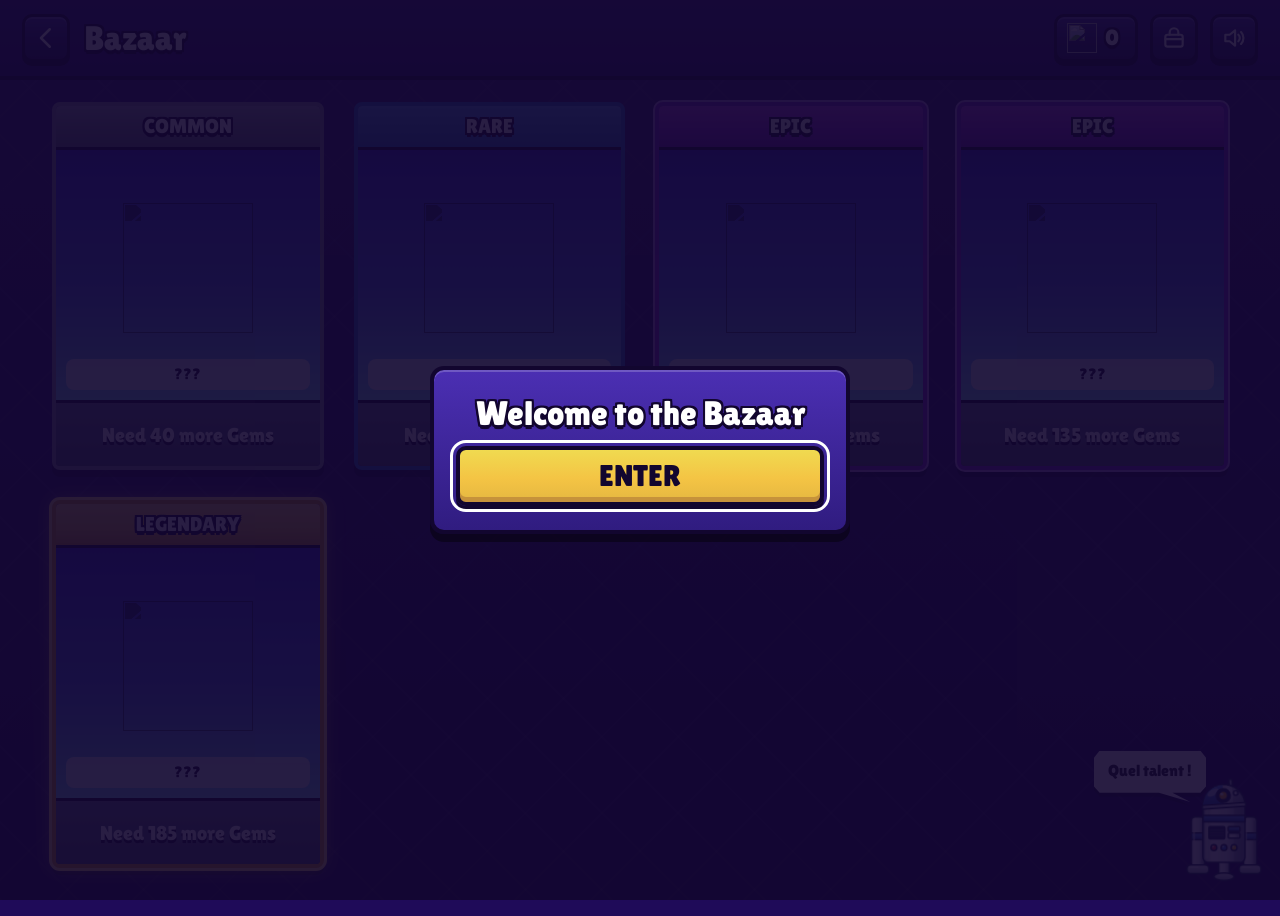
==== bazaar.html @ 93feec1a "Add files via upload" ====
<!doctype html>
<html lang="en">
<head>
<meta charset="utf-8">
<meta name="viewport" content="width=device-width, initial-scale=1, viewport-fit=cover">
<title>Bazaar</title>
<link href="https://fonts.googleapis.com/css2?family=Lilita+One&display=swap" rel="stylesheet">
<link rel="stylesheet" href="common.css">
<style>
/* Bazaar layout. Items, prices, music and texts are all in config.js */
html,body{min-height:100%;background:#1F0B59;color:#fff}
body{margin:0;overflow-x:hidden}
#bg{position:fixed;inset:0;z-index:0;background-size:cover;background-position:center;
  background-image:repeating-linear-gradient(45deg,rgba(255,255,255,.04) 0 2px,transparent 2px 54px),repeating-linear-gradient(-45deg,rgba(255,255,255,.04) 0 2px,transparent 2px 54px),linear-gradient(#341D7E,#2C176E 45%,#1F0B59)}
.page{position:relative;z-index:1;min-height:100vh;display:flex;flex-direction:column;--st:#12062F}
.bar{position:sticky;top:0;z-index:5;display:flex;align-items:center;gap:14px;padding:14px 22px;padding-top:max(14px,env(safe-area-inset-top));
  background:linear-gradient(#3A2088,#2C1572);border-bottom:4px solid #12062F}
.dp{background:linear-gradient(#4A3AA8,#33227D 50%,#26185E);border:3px solid #12062F;border-radius:10px;box-shadow:inset 0 2px 0 rgba(255,255,255,.2),0 4px 0 #12062F}
.sq{width:48px;height:48px;display:flex;align-items:center;justify-content:center;flex:none}
.sq .ico{width:26px;height:26px}
.sq.back .ico{width:30px;height:30px}
.title{font-size:34px;margin:0;font-weight:400;flex:1 1 auto;min-width:0}
.right{display:flex;align-items:center;gap:12px}
.coinpill{--st:#12062F}
.hint{margin:16px 24px 0;font-size:18px;text-align:center;opacity:.92}
.shelf{width:100%;max-width:1240px;margin:0 auto;padding:22px 32px 48px;display:grid;grid-template-columns:repeat(auto-fill,minmax(230px,1fr));gap:30px;justify-items:center}
.card{position:relative;width:100%;max-width:290px;display:flex;flex-direction:column;border:4px solid #12062F;border-radius:8px;overflow:hidden;
  background:#2E1772;box-shadow:0 7px 0 rgba(0,0,0,.35)}
.card .top{position:relative;padding:10px 10px 11px;text-align:center;font-size:20px;background:linear-gradient(#7B4DFF,#6734FD 60%,#5A2BE6);border-bottom:3px solid #12062F}
.card .tag{position:absolute;right:-4px;top:-3px;padding:3px 10px 5px;font-size:13px;background:#E6442F;border:3px solid #12062F;border-radius:4px;transform:rotate(4deg)}
.art{position:relative;flex:1 1 auto;min-height:250px;display:flex;align-items:center;justify-content:center;padding:44px 14px 58px;
  background:linear-gradient(#342CE5,#4D6CF2 55%,#84DFFD)}
.art .nm{position:absolute;top:10px;left:8px;right:8px;text-align:center;font-size:22px;--st:#1A0F5E}
.art img{max-width:100%;max-height:170px;object-fit:contain;display:block;filter:drop-shadow(0 6px 0 rgba(0,0,0,.25))}
.art .ph{display:flex;flex-direction:column;align-items:center;gap:6px;width:150px;height:130px;justify-content:center;border:2px dashed rgba(255,255,255,.55);border-radius:10px;font-size:14px;color:rgba(255,255,255,.85)}
.art .ph .ico{width:56px;height:56px}
.art .dsc{position:absolute;left:10px;right:10px;bottom:10px;padding:6px 8px 7px;font-size:15px;line-height:1.2;text-align:center;color:#12062F;background:rgba(255,255,255,.78);border-radius:8px}
.art .rb{position:absolute;right:-6px;top:50px;padding:4px 10px 5px;font-size:14px;line-height:1.05;text-align:center;background:linear-gradient(#C42BF2,#9206E3);border:2px solid #fff;border-radius:6px;transform:rotate(5deg);--st:#4C0A8A}
.price{display:flex;align-items:center;justify-content:center;gap:8px;width:100%;height:66px;border:0;border-top:3px solid #12062F;
  background:linear-gradient(#3B2190,#2E1772);color:#fff;font-size:32px;line-height:1;text-shadow:0 3px 0 #12062F}
.price .ico{width:30px;height:30px}
.price .old{font-size:20px;opacity:.6;text-decoration:line-through;margin-right:4px}
.price.poor .num{color:#FF9A9A}
.price.owned{background:linear-gradient(#45BA20,#2E8A12);cursor:default}
.price.soon{background:linear-gradient(#6C7592,#4F5875);font-size:22px;cursor:default}
.card.soon .art{background:linear-gradient(#3B3A7E,#6E78B8 55%,#9AA6D6)}
.price:not(.owned):active{transform:translateY(2px)}
.price:not(.owned):hover{filter:brightness(1.12)}
.empty{grid-column:1/-1;text-align:center;font-size:20px;opacity:.9}
.card.r-common{border-color:#8E94A3}.card.r-common .top{background:linear-gradient(#A3A9B8,#7D8394 60%,#6B7183)}
.card.r-rare{border-color:#2C6FD6}.card.r-rare .top{background:linear-gradient(#5AA2FF,#3B83DF 60%,#2C6FD6)}
.card.r-epic{border-color:#8A2BE2;box-shadow:0 0 0 2px #C792FF,0 7px 0 rgba(0,0,0,.35)}.card.r-epic .top{background:linear-gradient(#C54DFF,#9A2BE6 60%,#7B1FC4)}
.card.r-legendary{border-color:#E2A21B;box-shadow:0 0 0 3px #FFE27A,0 0 18px rgba(255,214,90,.55),0 7px 0 rgba(0,0,0,.35)}.card.r-legendary .top{background:linear-gradient(#FFD96A,#F4C444 60%,#D9992B);color:#fff}
.sil{display:flex;align-items:center;justify-content:center;width:130px;height:130px;opacity:.9}.sil .ico{width:100%;height:100%}.sil svg,.sil img{filter:brightness(0) opacity(.55)}
.price.locked{background:linear-gradient(#6C7592,#4F5875);font-size:22px;cursor:default}
.price.need{background:linear-gradient(#6C7592,#4F5875);font-size:20px;cursor:default}
.price.open{background:linear-gradient(#F0DA50,#F4C444 55%,#E5B741);color:#12062F;text-shadow:none;font-size:26px;box-shadow:inset 0 -5px 0 #C6923B}
.own-rb{position:absolute;right:-6px;top:50px;z-index:2;padding:4px 10px 5px;font-size:14px;line-height:1.05;background:linear-gradient(#5BD64A,#32A021);border:2px solid #fff;border-radius:6px;transform:rotate(5deg);--st:#0E3A08}
.card-ic{max-width:100%;max-height:170px;object-fit:contain;display:block;filter:drop-shadow(0 6px 0 rgba(0,0,0,.25))}.card.owned .art{background:linear-gradient(#2E8A12,#45BA20 55%,#9CEB6B)}
.card.shake{animation:cardShake .4s linear}@keyframes cardShake{0%,100%{transform:translateX(0)}20%{transform:translateX(-5px) rotate(-1.5deg)}40%{transform:translateX(5px) rotate(1.5deg)}60%{transform:translateX(-3px)}80%{transform:translateX(3px)}}
.card.fresh .art::after{content:"";position:absolute;right:16px;top:58px;width:24px;height:24px;background:#FFE27A;clip-path:polygon(50% 0,62% 36%,100% 38%,70% 60%,80% 100%,50% 76%,20% 100%,30% 60%,0 38%,38% 36%);animation:twinkle 1.1s ease-in-out 3}
@keyframes twinkle{0%,100%{transform:scale(.4) rotate(0);opacity:0}50%{transform:scale(1.1) rotate(40deg);opacity:1}}
/* the gift window */
.modal.gw{width:min(560px,100%);text-align:center}.modal.gw h2{display:inline-block;margin:-4px 0 12px;padding:6px 18px 8px;background:var(--gwc,#7B4DFF);border:3px solid var(--bk);border-radius:8px;font-size:26px}
.gw-ic{width:96px;height:96px;margin:0 auto 6px}.gw-ic img,.gw-ic svg,.gw-ic .ico{width:100%;height:100%;object-fit:contain;display:block}.gw-name{font-size:26px;margin:0 0 10px}
.gw .mbtn.big{display:block;min-height:60px;line-height:54px;text-align:center;text-decoration:none;font-size:26px;padding:0 10px}.gw .mbtn.small{margin-top:8px}
.gp-view{position:relative;touch-action:pan-y}.gp-view img{display:block;max-width:100%;max-height:42vh;margin:0 auto;border-radius:10px;border:3px solid #fff;box-shadow:0 0 0 2px var(--bk)}.gp-cap{font-size:16px;margin:8px 0 10px;min-height:20px}
.gp-nav{display:flex;align-items:center;justify-content:center;gap:12px;margin:6px 0}.gp-nav .mbtn.small{margin:0;min-width:48px;min-height:44px}.gp-dots{font-size:15px;opacity:.85}
/* the voice player */
.vp{display:flex;align-items:center;gap:14px;padding:12px;margin:8px 0;background:rgba(0,0,0,.28);border-radius:12px}
.vp-btn{flex:none;width:72px;height:72px;border-radius:50%;border:4px solid var(--bk);background:linear-gradient(#F0DA50,#F4C444 55%,#E5B741);box-shadow:inset 0 -5px 0 #C6923B,0 4px 0 var(--bk);display:flex;align-items:center;justify-content:center;padding:0}
.vp-btn:active{transform:translateY(2px)}.vp-btn svg{width:34px;height:34px}.vp-btn .ps,.vp-btn.on .pl{display:none}.vp-btn.on .ps{display:block}
.vp-main{flex:1 1 auto;min-width:0}.vp-bar{position:relative;height:26px;border:3px solid var(--bk);border-radius:10px;background:rgba(0,0,0,.4);overflow:hidden;touch-action:none;cursor:pointer}
.vp-bar i{position:absolute;inset:0;background:linear-gradient(#F0DA50,#F4C444);transform:scaleX(0);transform-origin:left;will-change:transform}
.vp-time{display:flex;justify-content:space-between;font-size:15px;margin-top:4px}.vp-err{color:#FF9A90}
@media (prefers-reduced-motion:reduce){.card.shake,.card.fresh .art::after{animation:none}}
.viewer-img{display:block;max-width:100%;max-height:50vh;margin:0 auto 12px;border-radius:10px}
.viewer-media{display:block;width:100%;margin:0 0 12px;border-radius:10px}
.companion{position:fixed;right:max(14px,env(safe-area-inset-right));bottom:max(10px,env(safe-area-inset-bottom));width:84px;height:110px;z-index:4;--st:#12062F}
.companion .r2btn{appearance:none;background:transparent;border:0;display:block;width:100%;height:100%;padding:0}
@keyframes bob{0%,100%{transform:translateY(0)}50%{transform:translateY(-5px)}}
.companion .mini{position:absolute;right:60px;bottom:88px;width:max-content;max-width:min(230px,64vw);z-index:2;filter:drop-shadow(0 4px 0 rgba(0,0,0,.35));pointer-events:none}
.companion .mini .beep{display:block;padding:11px 14px 22px;background:#fff;color:#1d1e26;text-align:center;line-height:1.15;font-size:16px;
  clip-path:polygon(0 14%,5% 0,95% 0,100% 14%,100% 70%,95% 82%,70% 82%,86% 100%,58% 82%,5% 82%,0 70%)}
.mini.pop{animation:pop .28s ease-out}@keyframes pop{from{transform:scale(.75);opacity:0}to{transform:scale(1);opacity:1}}
.price[aria-disabled="true"]{cursor:default}
@media (prefers-reduced-motion:reduce){.mini.pop{animation:none}}
.mine-img{width:46px;height:46px;border-radius:8px;object-fit:cover;flex:none}

/* phone / narrow: swipe sideways like the game */
@media (max-width:820px){
  .shelf{display:flex;justify-content:flex-start;overflow-x:auto;overflow-y:hidden;scroll-snap-type:x mandatory;gap:18px;
    padding:20px 9vw 36px;-webkit-overflow-scrolling:touch;scrollbar-width:none;align-items:stretch}
  .shelf::-webkit-scrollbar{display:none}
  .card{flex:0 0 min(74vw,300px);scroll-snap-align:center}
  .title{font-size:28px}
  .bar{padding:12px 14px;gap:10px}.right{gap:8px}
  .sq{width:44px;height:44px}.coinpill{height:44px;padding:0 12px 0 8px}
  .coinpill .t{font-size:20px}
}
@media (max-height:520px) and (orientation:landscape){
  .art{min-height:130px;padding-top:40px}.card .top{font-size:16px;padding:6px}.price{height:52px;font-size:26px}
  .card{flex-basis:210px}.hint{display:none}.shelf{padding-top:14px}
}

</style>
<link rel="stylesheet" href="mobile.css">
</head>
<body data-mode="bazaar">
<div id="bg"></div>
<div class="page">
  <header class="bar">
    <!-- ICON SLOT: CONFIG.icons.back -->
    <button type="button" class="dp sq back" id="back" aria-label="Back to the lobby"><span class="ico" data-icon="back"></span></button>
    <h1 class="t title" id="title">Bazaar</h1>
    <div class="right">
      <!-- ICON SLOT: CONFIG.icons.gem -->
      <div class="dp coinpill" aria-label="Your coins"><span class="ico" data-icon="gem"></span><span class="t" data-coins>0</span></div>
      <!-- ICON SLOT: CONFIG.icons.bag -->
      <button type="button" class="dp sq" id="mine" aria-label="My items"><span class="ico" data-icon="bag"></span></button>
      <button type="button" class="dp sq" id="snd" aria-label="Sound on or off"><span class="ico" data-icon="sound"></span></button>
    </div>
  </header>
  <p class="hint" id="hint"></p>
  <main id="shelf" class="shelf" aria-label="Items for sale"></main>
</div>
<div class="r2wrap companion"><div class="mini" aria-live="polite"><span class="beep"></span></div><button type="button" class="r2btn" data-r2 aria-label="R2-D2"></button></div>
<div id="modalRoot" class="modal-root" hidden></div>
<div id="welcome" class="welcome" role="dialog" aria-modal="true" aria-label="Welcome to the Bazaar" hidden>
  <div class="welcome-card">
    <div class="t welcome-h" id="welcomeTitle"></div>
    <p class="welcome-p" id="welcomeText"></p>
    <button type="button" class="welcome-go" id="welcomeGo"></button>
  </div>
</div>

<script src="config.js"></script>
<script src="lib/registry.js"></script>
<script src="content/settings.js"></script>
<script src="content/economy.js"></script>
<script src="content/shop.js"></script>
<script src="content/phrases.js"></script>
<script src="lib/core.js"></script>
<script src="lib/brain.js"></script>
<script src="lib/voice.js"></script>
<script src="lib/sfx.js"></script>
<script src="common.js"></script>
<script src="lib/r2.js"></script>
<script src="lib/fx.js"></script>
<script>
/* ============================================================
   Bazaar code. Items, prices, music and texts are in config.js
   ============================================================ */
const B = CONFIG.bazaar;
const cur = CONFIG.currency.name;
const coin = () => `<span class="ico">${iconHTML('gem')}</span>`;

function cardSoon() {
  return `<article class="card soon">
    <div class="top t">COMING SOON</div>
    <div class="art"><div class="nm t">???</div><span class="ph"><span class="ico">${iconHTML('soon')}</span>COMING SOON</span></div>
    <button type="button" class="price soon t" disabled style="--st:#12062F">COMING SOON</button></article>`;
}
const RARITY = { common: 'COMMON', rare: 'RARE', epic: 'EPIC', legendary: 'LEGENDARY' };
const imgLike = x => /\.(png|jpe?g|webp|svg|gif)(\?|$)/i.test(x || '');
const teaserOf = it => (imgLike(it.teaser) ? (it.desc || '') : (it.teaser || it.desc || ''));            // (older files used "desc" for the text and "teaser" for the picture)
const iconOf = (it, have) => (have && it.iconOwned) || it.icon || (imgLike(it.teaser) ? it.teaser : '');
let freshId = '';
function cardHTML(it) {
  if (B.comingSoon || it.soon) return cardSoon();
  const rar = RARITY[it.rarity] ? it.rarity : 'common', price = R2.price(it), from = it.availableFromDay || 0;   // availableFromDay is optional: none = open from the start
  const have = owned(it.id), gems = getCoins(), ic = iconOf(it, have);
  const art = ic ? `<img class="card-ic" src="${esc(ic)}" alt="" data-ic="${esc(it.id)}">` : `<span class="sil"><span class="ico">${iconHTML('gift')}</span></span>`;
  let btn;
  if (have) btn = `<button type="button" class="price open t" data-open="${esc(it.id)}" style="--st:#12062F">OPEN</button>`;
  else if (from && R2.day() < from) btn = `<button type="button" class="price locked t" aria-disabled="true" data-deny="locked" data-from="${from}" style="--st:#12062F">Opens Day ${from}</button>`;
  else if (gems < price) btn = `<button type="button" class="price need t" aria-disabled="true" data-deny="poor" style="--st:#12062F">Need ${price - gems} more ${esc(cur)}</button>`;
  else btn = `<button type="button" class="price" data-buy="${esc(it.id)}" aria-label="Buy ${esc(it.name)} for ${price} ${esc(cur)}">${coin()}<span class="num t">${price}</span></button>`;
  return `<article class="card r-${rar}${have ? ' owned' : ''}${freshId === it.id ? ' fresh' : ''}" data-card="${esc(it.id)}">
    <div class="top t">${RARITY[rar]}</div>
    <div class="art"><div class="nm t">${esc(it.name)}</div>${art}${have ? '<div class="own-rb t">&#10003; OWNED</div>' : ''}<div class="dsc">${esc(teaserOf(it))}</div></div>
    ${btn}</article>`;
}
function render() {
  $('#shelf').innerHTML = B.items.length ? B.items.map(cardHTML).join('') : '<p class="empty">Nothing here yet.</p>';
  $$('img[data-ic]').forEach(im => im.addEventListener('error', () => { im.replaceWith(Object.assign(document.createElement('span'), { className: 'sil', innerHTML: '<span class="ico">' + iconHTML('gift') + '</span>' })); }, { once: true }));      // a missing icon falls back to the drawn gift
  refreshCoins();
}

/* ---------- buying and the viewer ---------- */
const itemById = id => B.items.find(x => x.id === id);
const SOON = '<div style="padding:18px 6px"><p class="qq">Coming soon</p><p class="mnote">The gift is being prepared.</p></div>';
const PLAY = '<svg class="pl" viewBox="0 0 24 24"><path d="M7 4l13 8-13 8z" fill="#12062F"/></svg><svg class="ps" viewBox="0 0 24 24"><path d="M6 4h4v16H6zM14 4h4v16h-4z" fill="#12062F"/></svg>';
const RCOL = { common: '#7D8394', rare: '#3B83DF', epic: '#9A2BE6', legendary: '#E2A21B' };
const fmt = t => { t = Math.max(0, Math.floor(t || 0)); return Math.floor(t / 60) + ':' + String(t % 60).padStart(2, '0'); };
const playerHTML = () => `<div class="vp"><button type="button" class="vp-btn" data-vp aria-label="Play or pause">${PLAY}</button><div class="vp-main"><div class="vp-bar" data-vpbar role="slider" aria-label="Position" tabindex="0"><i></i></div><div class="vp-time"><span data-vpcur>0:00</span><span data-vpdur>0:00</span></div></div></div><p class="mnote vp-err" data-vperr hidden>The voice file is not here yet. It will be soon.</p>`;
let voice = null, gp = { i: 0, list: [] };
function stopVoice() { if (voice) { try { voice.pause(); voice.removeAttribute('src'); voice.load(); } catch (e) {} voice = null; sync(); } }       // the bazaar music comes back
function mountPlayer(root, src) {                                  // playback only starts when she presses play
  stopVoice(); const a = new Audio(); a.preload = 'metadata'; a.src = src; voice = a;
  const btn = $('[data-vp]', root), bar = $('[data-vpbar]', root), fill = $('i', bar), cur = $('[data-vpcur]', root), dur = $('[data-vpdur]', root), err = $('[data-vperr]', root);
  a.addEventListener('loadedmetadata', () => { dur.textContent = fmt(a.duration); });
  a.addEventListener('timeupdate', () => { fill.style.transform = 'scaleX(' + (a.duration ? a.currentTime / a.duration : 0) + ')'; cur.textContent = fmt(a.currentTime); });
  a.addEventListener('play', () => { btn.classList.add('on'); music.pause(); });
  const off = () => { btn.classList.remove('on'); if (!document.hidden) sync(); };
  a.addEventListener('pause', off); a.addEventListener('ended', () => { off(); fill.style.transform = 'scaleX(0)'; cur.textContent = '0:00'; });
  a.addEventListener('error', () => { err.hidden = false; btn.disabled = true; btn.classList.remove('on'); });
  btn.addEventListener('click', () => { if (a.paused) a.play().catch(() => { err.hidden = false; }); else a.pause(); });
  const seek = e => { const r = bar.getBoundingClientRect(); if (a.duration) a.currentTime = Math.max(0, Math.min(1, (e.clientX - r.left) / r.width)) * a.duration; };
  let drag = false; bar.addEventListener('pointerdown', e => { drag = true; try { bar.setPointerCapture(e.pointerId); } catch (x) {} seek(e); }); bar.addEventListener('pointermove', e => { if (drag) seek(e); }); bar.addEventListener('pointerup', () => { drag = false; });
  bar.addEventListener('keydown', e => { if (e.key === 'ArrowRight') a.currentTime += 5; else if (e.key === 'ArrowLeft') a.currentTime -= 5; });
}
const blank = x => !x || !String(x).trim();
function giftBody(it, p) {                                        // null = nothing filled in yet -> the "Coming soon" panel
  const type = it.type || p.type;
  if (type === 'link') { if (blank(p.url)) return null; return (p.note ? `<p class="mnote">${esc(p.note)}</p>` : '') + `<a class="mbtn big" href="${esc(p.url.trim())}" target="_blank" rel="noopener noreferrer" data-sfx="open">${esc(p.buttonLabel || 'OPEN')}</a><button type="button" class="mbtn small grey" data-copylink="${esc(p.url.trim())}">Copy link</button>`; }
  if (type === 'letter' || type === 'text') { if (blank(p.message) && blank(p.text)) return null; return (p.title ? `<p class="qq">${esc(p.title)}</p>` : '') + Fx.paper({ message: p.message || p.text, signature: p.signature }); }
  if (type === 'voice') { if (blank(p.audio)) return null; return (p.title ? `<p class="qq">${esc(p.title)}</p>` : '') + playerHTML() + (p.caption ? `<p class="mnote">${esc(p.caption)}</p>` : ''); }
  if (type === 'photoVoice') {
    gp = { i: 0, list: (p.photos || []).filter(x => x && !blank(x.src)) }; if (!gp.list.length && blank(p.audio)) return null;
    const nav = gp.list.length > 1 ? `<div class="gp-nav"><button type="button" class="mbtn small grey" data-gp="-1" aria-label="Previous photo">&larr;</button><span class="gp-dots" data-gpdots></span><button type="button" class="mbtn small grey" data-gp="1" aria-label="Next photo">&rarr;</button></div>` : '';
    return (p.title ? `<p class="qq">${esc(p.title)}</p>` : '') + (gp.list.length ? `<div class="gp-view" data-gpview></div><p class="gp-cap" data-gpcap></p>${nav}` : '') + (blank(p.audio) ? '' : playerHTML()) + (p.caption ? `<p class="mnote">${esc(p.caption)}</p>` : '');
  }
  return null;
}
function showPhoto() {
  const v = $('[data-gpview]'); if (!v) return; const x = gp.list[gp.i]; v.innerHTML = `<img src="${esc(x.src)}" alt="" draggable="false">`;
  $('img', v).addEventListener('error', e => { e.target.replaceWith(Object.assign(document.createElement('p'), { className: 'mnote', textContent: 'The photo is not here yet.' })); }, { once: true });
  $('[data-gpcap]').textContent = x.caption || ''; const d = $('[data-gpdots]'); if (d) d.textContent = (gp.i + 1) + ' / ' + gp.list.length;
}
async function openGift(it, first) {                                // no ledger entry here: she already owns it
  const rar = RARITY[it.rarity] ? it.rarity : 'common', ic = iconOf(it, true);
  openModal('GIFT UNLOCKED', '<p class="mnote">Opening...</p>'); const m = $('.modal', modalRoot()); m.classList.add('gw'); m.style.setProperty('--gwc', RCOL[rar]);
  const p = (await R2.loadPayload(it.id)) || {};                  // the private file is fetched only now
  const inner = giftBody(it, p);
  setModalBody(`<div class="gw-ic">${ic ? `<img src="${esc(ic)}" alt="" data-ic2>` : `<span class="ico">${iconHTML('gift')}</span>`}</div><div class="t gw-name">${esc(it.name)}</div>${inner || SOON}<button type="button" class="mbtn" data-close style="margin-top:12px">Close</button>`);
  $$('img[data-ic2]', modalRoot()).forEach(im => im.addEventListener('error', () => { im.replaceWith(Object.assign(document.createElement('span'), { className: 'ico', innerHTML: iconHTML('gift') })); }, { once: true }));
  if (inner) {
    if ((it.type || p.type) === 'letter' || p.type === 'text') { m.classList.add('letter'); Fx.after(m); }
    if ($('[data-gpview]')) showPhoto();
    if (p.audio && $('[data-vp]')) mountPlayer(m, p.audio);
  }
  if (first) Fx.unfold(m, document.querySelector(`[data-card="${it.id}"]`));
}
function unlockEffect(it, done) {                                  // card shake, flash, confetti, pop + chime; then the gift window
  const reduced = !!(window.matchMedia && matchMedia('(prefers-reduced-motion: reduce)').matches), card = document.querySelector(`[data-card="${it.id}"]`);
  if (card) { try { card.scrollIntoView({ block: 'nearest', inline: 'center' }); } catch (e) {} if (!reduced) card.classList.add('shake'); }
  setTimeout(() => {
    if (card) { card.classList.remove('shake'); const r = card.getBoundingClientRect(); Fx.burst(r.left + r.width / 2, r.top + r.height / 2); }
    Sfx.play('buy'); setTimeout(() => Sfx.play('levelUp'), 160);
  }, reduced ? 0 : 400);
  setTimeout(done, reduced ? 200 : 1000);
}
document.addEventListener('click', e => {
  if (e.target.closest('[data-close]') || e.target === modalRoot()) { stopVoice(); closeModal(); sync(); return; }
  let el;
  if (el = e.target.closest('[data-deny]')) {
    Sfx.play('denied');
    if (el.dataset.deny === 'locked') { toast(`Opens Day ${el.dataset.from}`); R2.bus.emit('bazaar:locked'); }
    else { toast(`Not enough ${cur} yet. Complete quests in the lobby.`); R2.bus.emit('bazaar:cantAfford'); }
    return;
  }
  if (el = e.target.closest('[data-open]')) { const it = itemById(el.dataset.open); if (it && owned(it.id)) openGift(it, false); return; }      // reopen: no effect, no new ledger entry
  if (el = e.target.closest('[data-copylink]')) { const u = el.dataset.copylink; try { navigator.clipboard.writeText(u).then(() => toast('Link copied', true), () => toast(u)); } catch (er) { toast(u); } return; }
  if (el = e.target.closest('[data-gp]')) { if (gp.list.length) { gp.i = (gp.i + +el.dataset.gp + gp.list.length) % gp.list.length; showPhoto(); } return; }
  if (el = e.target.closest('[data-buy]')) {
    const it = itemById(el.dataset.buy); if (!it) return;
    const price = R2.price(it);
    if (it.availableFromDay && R2.day() < it.availableFromDay) { toast(`Opens Day ${it.availableFromDay}`); return; }
    if (getCoins() < price) { toast(`Not enough ${cur} yet. Complete quests in the lobby.`); return; }
    openModal('Buy this?', `<div class="mrow"><div class="tx"><b>${esc(it.name)}</b><small>${esc(teaserOf(it))}</small></div></div>
      <p class="mnote">Price: ${coinText(price)} &nbsp; You have: ${coinText(getCoins())}</p>
      <div class="row-flex"><button type="button" class="mbtn grey" data-close>Cancel</button><button type="button" class="mbtn" data-confirm="${esc(it.id)}">Buy</button></div>`);
    return;
  }
  if (el = e.target.closest('[data-confirm]')) {
    const it = itemById(el.dataset.confirm); if (!it) return;
    const r = R2.buyItem(it);
    if (!r.ok) {
      closeModal();
      if (r.reason !== 'busy') toast(r.reason === 'owned' ? 'You already have this.' : r.reason === 'locked' ? `Opens Day ${it.availableFromDay}` : `Not enough ${cur} yet.`);
      render(); return;
    }
    closeModal(); freshId = it.id; render(); setTimeout(() => { freshId = ''; }, 6000); toast(`-${R2.price(it)} ${cur}`);
    unlockEffect(it, () => openGift(it, true));                       // the effect plays only on the first purchase
    return;
  }
});
$('#mine').addEventListener('click', () => {
  const rows = B.items.filter(it => owned(it.id)).map(it => `<div class="mrow"><div class="tx"><b>${esc(it.name)}</b><small>${esc(teaserOf(it))}</small></div><div class="act"><button type="button" class="mbtn small" data-open="${esc(it.id)}">Open</button></div></div>`).join('');
  openModal('My items', rows || '<p class="mnote">You have not bought anything yet.</p>');
});

/* ---------- back to the lobby ---------- */
$('#back').addEventListener('click', () => {
  try { window.close(); } catch (e) {}
  setTimeout(() => { location.href = R2.link(CONFIG.lobbyPage); }, 200);   // runs only if the tab could not close
});

/* ---------- music: only the Bazaar track plays here, the lobby track pauses ---------- */
const music = makeMusic(B.music, 'lastBazaarTrack', B.musicVolume, B.musicRotate);
let armed = false;
function sync() {
  if (document.hidden || isMuted()) { music.pause(); return; }
  music.play().then(ok => { if (!ok && !armed && music.track) arm(); });
}
function arm() {          // browsers need one tap before sound can start
  armed = true;
  const go = () => { armed = false; removeEventListener('pointerup', go, true); removeEventListener('keydown', go, true); removeEventListener('touchend', go, true); sync(); };
  addEventListener('pointerup', go, true); addEventListener('keydown', go, true); addEventListener('touchend', go, true);
}
function paintSound() {
  $('#snd .ico').innerHTML = isMuted() && !CONFIG.icons.sound ? DEFAULT_ICONS.mute : iconHTML('sound');
  $('#snd').style.opacity = isMuted() ? .7 : 1;
}
$('#snd').addEventListener('click', () => { store.set('muted', !isMuted()); paintSound(); sync(); });
document.addEventListener('visibilitychange', () => { if (document.hidden && voice) voice.pause(); sync(); if (!document.hidden) render(); });
addEventListener('storage', render);
addEventListener('pagehide', () => say({ bazaar: false }));

/* ---------- start ---------- */
document.title = B.title;
$('#title').textContent = B.title;
{ const hn = $('#hint'), ht = (B.comingSoon ? B.comingSoonHint : B.hint) || ''; hn.textContent = ht; hn.hidden = !ht; }     // no text = no line, no gap
if (B.comingSoon) $('#mine').hidden = true;
document.body.classList.toggle('labels', !!CONFIG.showLabels);
applyBackground($('#bg'), innerWidth / innerHeight < 0.9 ? B.backgroundPhone : B.backgroundDesktop);
fillIcons(); paintSound(); render(); R2.on(render); showSaveNotice();
R2.loadDays().then(() => qAdd('bazaar'));     // counts for the "Open the Bazaar" quest (needs today's quest list)
$$('[data-r2]').forEach((el, i) => el.innerHTML = R2Char.markup('bz' + i + '_'));
const companion = R2Char.boot({ dev: R2.dev, buttons: $$('.r2btn'), phrases: R2.phrases(), name: () => CONFIG.herName, now: () => R2.now(), prefs: R2.pref, bus: R2.bus,
  daysLeft: () => Math.max(0, Math.ceil((+new Date(CONFIG.birthday) - R2.now()) / 864e5)) });
$('.companion .r2btn').addEventListener('click', () => companion.tap());
say({ bazaar: true });     // tells the lobby tab to pause its music
if (B.startScreen) {       // welcome window: her tap lets the music start
  const w = $('#welcome'), go = $('#welcomeGo');
  $('#welcomeTitle').textContent = B.welcomeTitle || 'Welcome';
  const wp = $('#welcomeText'); wp.textContent = B.welcomeText || ''; wp.hidden = !B.welcomeText;      // no text = no paragraph, no gap
  go.textContent = B.welcomeButton || 'ENTER';
  w.hidden = false; go.focus();
  go.addEventListener('click', () => { w.hidden = true; Sfx.unlock(); sync(); R2.bus.emit('bazaar:enter'); });
} else {
  sync(); setTimeout(() => R2.bus.emit('bazaar:enter'), 600);
}
</script>
</body>
</html>
---- common.css ----
/* Shared styles for both pages */
:root{
  --font:'Lilita One','Trebuchet MS',sans-serif;
  /* Brawl-style palette (sampled from your screenshots) */
  --bk:#0C070F; --sl:#373B50; --sl2:#26293A; --sl3:#41455F; --y:#F4C444; --y2:#F0DA50; --ye:#C6923B;
  /* Clash-style palette */
  --gd:#683911; --go:#F3B73F; --go2:#EBA039; --ge:#AE6624; --cream:#FDFDFB;
  --bl:#3B83DF; --bl2:#204E98; --nv:#0E2C66; --nav1:#577394; --nav2:#414B5B;
  --red:#E8403A; --green:#52C93F;
}
*{box-sizing:border-box}
html,body{margin:0;height:100%;font-family:var(--font);-webkit-tap-highlight-color:transparent}
button{font-family:inherit;cursor:pointer;padding:0}
button:focus-visible,a:focus-visible{outline:3px solid #fff;outline-offset:3px}
.t{color:#fff;line-height:1;
  text-shadow:2px 0 0 var(--st),-2px 0 0 var(--st),0 2px 0 var(--st),0 -2px 0 var(--st),2px 2px 0 var(--st),-2px 2px 0 var(--st),2px -2px 0 var(--st),-2px -2px 0 var(--st),0 4px 0 var(--st)}
.ico{display:flex;align-items:center;justify-content:center}
.ico svg,.ico img{width:100%;height:100%;display:block;object-fit:contain}
.lbl{display:none}
body.labels .lbl{display:block}
.badge{position:absolute;top:-10px;right:-10px;min-width:26px;height:26px;padding:0 5px;border-radius:999px;display:flex;align-items:center;justify-content:center;
  font-size:15px;line-height:1;color:#fff;text-shadow:1px 0 0 var(--bk),-1px 0 0 var(--bk),0 1px 0 var(--bk),0 -1px 0 var(--bk);border:3px solid var(--bk)}
.badge[hidden]{display:none}
.badge.red{background:var(--red)} .badge.green{background:var(--green)}

/* ---------- modals ---------- */
body[data-mode="desktop"],body[data-mode="bazaar"]{--mf1:#4A4E69;--mf2:#2E3246;--medge:var(--bk);--mring:transparent;--ma1:var(--y2);--ma2:var(--y);--mae:var(--ye);--mst:var(--bk);--mtx:var(--bk)}
body[data-mode="phone"]{--mf1:var(--bl);--mf2:var(--bl2);--medge:var(--cream);--mring:var(--nv);--ma1:#F7C84A;--ma2:var(--go);--mae:var(--ge);--mst:var(--nv);--mtx:var(--gd)}
.modal-root{position:fixed;inset:0;z-index:20;display:flex;align-items:center;justify-content:center;padding:16px;background:rgba(8,6,20,.62)}
.modal-root[hidden]{display:none}
.modal{position:relative;width:min(560px,100%);max-height:min(86vh,720px);overflow:auto;padding:22px 22px 24px;background:linear-gradient(var(--mf1),var(--mf2));
  border:4px solid var(--medge);border-radius:14px;box-shadow:0 0 0 3px var(--mring),0 8px 0 rgba(0,0,0,.35);color:#fff;font-size:18px;line-height:1.3;--st:var(--mst)}
.modal h2{margin:0 52px 14px 0;font-weight:400;font-size:30px;color:#fff;
  text-shadow:3px 0 0 var(--mst),-3px 0 0 var(--mst),0 3px 0 var(--mst),0 -3px 0 var(--mst),2px 2px 0 var(--mst),-2px 2px 0 var(--mst),2px -2px 0 var(--mst),-2px -2px 0 var(--mst),0 5px 0 var(--mst)}
.modal .x{position:absolute;top:12px;right:12px;width:44px;height:44px;border-radius:10px;background:var(--red);border:3px solid var(--medge);color:#fff;font-size:24px;line-height:1;
  text-shadow:1px 0 0 var(--mst),-1px 0 0 var(--mst),0 1px 0 var(--mst),0 -1px 0 var(--mst)}
.mrow{display:flex;gap:12px;align-items:center;padding:10px 12px;margin-bottom:10px;background:rgba(0,0,0,.25);border-radius:10px}
.mrow .num{flex:none;width:38px;height:38px;border-radius:50%;background:var(--ma2);border:3px solid var(--mst);color:var(--mtx);display:flex;align-items:center;justify-content:center;font-size:18px}
.mrow.locked{opacity:.65}.mrow.locked .num{background:#8a93ab;color:#2b3350}
.mrow .tx{min-width:0;flex:1 1 auto;font-size:16px;line-height:1.25}.mrow .tx b{display:block;font-weight:400;font-size:19px;margin-bottom:2px}
.mrow .tx small{display:block;font-size:14px;opacity:.85}
.mrow .act{flex:none}
.mbar{position:relative;height:28px;border-radius:10px;background:rgba(0,0,0,.35);border:3px solid var(--mst);overflow:hidden;margin:4px 0 16px}
.mbar i{display:block;height:100%;width:0;background:linear-gradient(var(--ma1),var(--ma2));transition:width .5s}
.mbar span{position:absolute;inset:0;display:flex;align-items:center;justify-content:center;font-size:15px}
.mbtn{display:block;width:100%;min-height:52px;margin-top:6px;background:linear-gradient(var(--ma1),var(--ma2));border:3px solid var(--mst);border-radius:10px;box-shadow:inset 0 -5px 0 var(--mae),0 4px 0 var(--mst);color:var(--mtx);font-size:22px}
.mbtn.small{width:auto;min-height:44px;margin:0;padding:0 14px;font-size:18px;white-space:nowrap;display:inline-flex;align-items:center;gap:6px}
.mbtn.grey{background:linear-gradient(#8a93ab,#6c7592);box-shadow:inset 0 -5px 0 #565f7b,0 4px 0 var(--mst)}
.mbtn[disabled]{filter:grayscale(.7);opacity:.7;cursor:default}
.mnote{font-size:16px;opacity:.95;margin:0 0 10px}
.mgrid{display:grid;grid-template-columns:repeat(auto-fit,minmax(150px,1fr));gap:10px}
.mcard{padding:16px 10px;text-align:center;background:rgba(0,0,0,.28);border-radius:10px;font-size:17px}
.mcard .ico{width:40px;height:40px;margin:0 auto 6px;opacity:.9}
.row-flex{display:flex;gap:10px}.row-flex .mbtn{margin-top:0}
.cin{display:inline-flex;align-items:center;gap:4px}
.cin .ico{width:20px;height:20px}

/* ---------- toast ---------- */
#toast{position:fixed;left:0;right:0;top:14px;z-index:40;display:flex;flex-direction:column;align-items:center;gap:8px;pointer-events:none}
.toast-item{padding:10px 18px 12px;background:linear-gradient(#4A4E69,#2E3246);color:#fff;border:3px solid var(--bk);border-radius:10px;box-shadow:0 4px 0 var(--bk);font-size:20px;line-height:1.1;animation:toastin .25s ease-out}
.toast-item.good{background:linear-gradient(#5BD64A,#32A021)}
@keyframes toastin{from{transform:translateY(-12px);opacity:0}to{transform:none;opacity:1}}
@media (prefers-reduced-motion:reduce){.toast-item{animation:none}}

/* ---------- coin pill ---------- */
.coinpill{display:flex;align-items:center;gap:8px;height:48px;padding:0 16px 0 10px;--st:var(--bk)}
.coinpill .ico{width:30px;height:30px}
.coinpill .t{font-size:22px}

.mbox{display:block;width:100%;border-radius:8px;border:3px solid var(--mst,#0C070F);background:rgba(0,0,0,.35);color:#fff;font:13px/1.3 monospace;padding:8px;resize:none;word-break:break-all}

.mcard.gbtn{display:block;width:100%;border:3px solid var(--mst);background:linear-gradient(var(--ma1),var(--ma2));box-shadow:inset 0 -5px 0 var(--mae),0 4px 0 var(--mst);color:var(--mtx);font-size:20px;line-height:1.15}
.mcard.gbtn small{display:block;margin-top:4px;font-size:14px;opacity:.85}
.mcard.gbtn .ico svg{filter:drop-shadow(0 1px 0 rgba(0,0,0,.35))}
.mcard.locked{opacity:.65}
.qq{font-size:24px;line-height:1.2;margin:6px 0 14px}
.qopt{margin-top:10px}
.qopt.correct{background:linear-gradient(#8CEB6B,#45BA20);box-shadow:inset 0 -5px 0 #2E8A12,0 4px 0 var(--mst)}
.qopt.wrong{background:linear-gradient(#FF9A90,#E8403A);box-shadow:inset 0 -5px 0 #B02A25,0 4px 0 var(--mst);color:#fff;opacity:.9}
.qfb{min-height:30px;margin:14px 0 4px;font-size:19px}


/* the hidden attribute must always win */
[hidden]{display:none !important}

/* ---------- R2 effects (hearts, steam, Zzz, tears) and volume sliders ---------- */
.r2wrap .fx{position:absolute;top:8%;width:26px;height:26px;pointer-events:none;z-index:3;font-size:24px;line-height:1;color:#fff;--st:#12062F;
  text-shadow:2px 0 0 var(--st),-2px 0 0 var(--st),0 2px 0 var(--st),0 -2px 0 var(--st);animation:fxup 2.2s ease-out forwards}
.fx svg{width:100%;height:100%;display:block}
.fx-steam{width:20px;height:20px;border-radius:50%;background:rgba(255,255,255,.85);animation-duration:1.4s}
.fx-zzz{animation-duration:2.6s}
.fx-tear{width:16px;height:20px;top:22%;animation-name:fxdrop;animation-duration:1.8s}
@keyframes fxup{0%{transform:translateY(0) scale(.6);opacity:0}15%{opacity:1}100%{transform:translateY(-70px) scale(1.15);opacity:0}}
@keyframes fxdrop{0%{transform:translateY(0);opacity:0}15%{opacity:1}100%{transform:translateY(46px);opacity:0}}
@media (prefers-reduced-motion:reduce){.r2wrap .fx{display:none}}
.mini{transition:opacity .25s}.mini.off{opacity:0}
.r2btn.m-sad{animation:none}
.mrange{flex:1 1 auto;min-width:0;width:100%;height:28px;accent-color:var(--ma2,#F4C444);cursor:pointer}
.mrow .vol{flex:1 1 auto;min-width:0}.mrow .vol b{display:block;font-weight:400;font-size:17px;margin-bottom:2px}
.fx-q{animation-duration:2.2s}.fx-spark{width:22px;height:22px;animation-duration:1.8s}

.fx-bang{font-size:26px}.fx-sweat{width:16px;height:20px;top:18%;animation-name:fxdrop;animation-duration:1.6s}.fx-cloud{width:30px;height:22px;animation-duration:2s}.fx-note{animation-duration:2s}
.fx-spiral{width:24px;height:24px;animation-name:fxspin;animation-duration:1.8s}.fx-blush{top:14%;width:44px;height:16px;animation-name:fxfade;animation-duration:2.2s}
@keyframes fxspin{0%{transform:translateY(0) rotate(0) scale(.6);opacity:0}15%{opacity:1}100%{transform:translateY(-50px) rotate(300deg) scale(1.1);opacity:0}}
@keyframes fxfade{0%{opacity:0}25%{opacity:.95}75%{opacity:.95}100%{opacity:0}}

/* ---------- welcome panel (the lobby start screen and the Bazaar welcome share it) ---------- */
.welcome{position:fixed;inset:0;z-index:50;display:flex;align-items:center;justify-content:center;padding:20px;background:rgba(18,6,47,.9);--st:#12062F}
.welcome[hidden]{display:none}
.welcome-card{width:min(420px,100%);padding:26px 22px 24px;text-align:center;background:linear-gradient(#4B2FB3,#301C80);border:4px solid #12062F;border-radius:14px;box-shadow:inset 0 2px 0 rgba(255,255,255,.2),0 8px 0 rgba(0,0,0,.4)}
.welcome-h{font-size:34px;line-height:1.05;margin-bottom:14px}
.welcome-p{margin:0 0 20px;font-size:18px;line-height:1.3;color:#fff}
.welcome-go{width:100%;height:60px;border-radius:10px;border:4px solid #12062F;background:linear-gradient(#F0DA50,#F4C444 55%,#E5B741);box-shadow:inset 0 -5px 0 #C6923B,0 4px 0 #12062F;font-size:30px;line-height:1;color:#12062F}
.welcome-go:active{transform:translateY(2px)}
.welcome-name{font-size:26px;margin:-6px 0 14px}
#splash{background:rgba(18,6,47,.72)}
.welcome-p[hidden]{display:none}

/* ---------- shared effects (lib/fx.js): confetti burst, the letter panel, unfold ---------- */
.ps-fxlayer{position:fixed;inset:0;z-index:60;pointer-events:none;overflow:hidden}
.ps-flash{position:absolute;width:220px;height:220px;margin:-110px 0 0 -110px;border-radius:50%;background:radial-gradient(closest-side,#fff,rgba(255,255,255,0));animation:psFlash .45s ease-out forwards}
@keyframes psFlash{from{opacity:.95;transform:scale(.3)}to{opacity:0;transform:scale(1.4)}}
.ps-piece{position:absolute;width:11px;height:11px;margin:-5px 0 0 -5px;animation:psPiece 1.2s cubic-bezier(.2,.7,.3,1) forwards}
.ps-piece.star{clip-path:polygon(50% 0,62% 36%,100% 38%,70% 60%,80% 100%,50% 76%,20% 100%,30% 60%,0 38%,38% 36%)}
@keyframes psPiece{0%{transform:translate(0,0) rotate(0) scale(.4);opacity:1}65%{opacity:1}100%{transform:translate(var(--dx),calc(var(--dy) + 46px)) rotate(var(--rot)) scale(1);opacity:0}}
.modal.letter{width:min(620px,100%)}
.modal.unfold{animation:psUnfold .5s ease-out}
@keyframes psUnfold{from{transform:translate(var(--ux),var(--uy)) scale(.15);opacity:0}to{transform:none;opacity:1}}
.paper{background:#FBF4E2;color:#3A2A1A;border:3px solid var(--mst);border-radius:10px;box-shadow:inset 0 0 0 3px #EAD9B0;padding:14px 12px 12px}
.lscroll{max-height:min(46vh,380px);overflow-y:auto;scroll-behavior:smooth;padding:4px 8px;-webkit-overflow-scrolling:touch}
.lscroll.fade{-webkit-mask-image:linear-gradient(transparent,#000 16px,#000 calc(100% - 16px),transparent);mask-image:linear-gradient(transparent,#000 16px,#000 calc(100% - 16px),transparent)}
.lfig{margin:0 0 12px;text-align:center}.lfig img{max-width:100%;max-height:200px;border-radius:8px;border:3px solid #fff;box-shadow:0 0 0 2px var(--mst)}
.lfig figcaption{font-size:.7em;opacity:.75;margin-top:6px}
.lp{margin:0 0 .9em;line-height:1.55;opacity:0;animation:psLp .6s ease-out forwards}
@keyframes psLp{from{opacity:0;transform:translateY(6px)}to{opacity:1;transform:none}}
.lsig{margin-top:.5em;text-align:center;line-height:1.3;opacity:0;animation:psLp .6s ease-out forwards}
.lsig svg{display:block;width:22px;height:22px;margin:0 auto 4px}
@media (prefers-reduced-motion:reduce){.lp,.lsig{animation:none;opacity:1}.modal.unfold{animation:none}}
---- mobile.css ----
/* Phone layer (shared by the lobby, the Bazaar and the games). Desktop is not touched: everything is inside max-width media queries
   or body[data-mode="phone"]. Tokens / fonts / buttons stay the ones from common.css. Tweak with config.mobile. */

/* ---- foundation (harmless on desktop: no visual change) ---- */
html,body{overscroll-behavior:none;-webkit-text-size-adjust:100%;text-size-adjust:100%}
button,a,[role="button"],.mbtn,.btn,input,select,label,summary{touch-action:manipulation}
button,.btn,.mbtn,.p-tab,.gs-root,.gs-root canvas,.gs-root img,.gs-root svg{-webkit-tap-highlight-color:transparent}
button,.btn,.mbtn,.p-tab,.gs-bar{-webkit-user-select:none;user-select:none;-webkit-touch-callout:none}
.modal-root,.pass-root,.ps-body,.ps-track,.gs-stage,.modal{overscroll-behavior:contain}
html.sheet-open,html.sheet-open body{overflow:hidden!important}
input[type=range]{min-height:44px}
@media (hover:none){.btn:hover,.mbtn:hover{filter:none}}

/* ---- bottom sheets (every modal on a phone) ---- */
@media (max-width:600px){
  .modal-root{align-items:flex-end;padding:0;background:rgba(8,6,20,.62)}
  .modal-root .modal{width:100%;max-width:none;max-height:92dvh;max-height:92svh;border-radius:20px 20px 0 0;border-bottom:0;padding:0 16px 0;font-size:16px;line-height:1.35;display:flex;flex-direction:column;overflow:hidden;animation:sheetUp .26s ease-out;touch-action:pan-y}
  .modal-root .modal::before{content:'';flex:none;align-self:center;width:44px;height:5px;margin:8px 0 0;border-radius:3px;background:rgba(255,255,255,.4)}
  .modal-root .modal h2{flex:none;margin:0;padding:10px 60px 10px 0;font-size:26px;line-height:1.1}
  .modal-root .modal .x{top:8px;right:0;width:48px;height:48px;z-index:3}
  .modal-root .modal #mbody{flex:1 1 auto;min-height:0;overflow-y:auto;-webkit-overflow-scrolling:touch;padding:4px 2px 12px;overscroll-behavior:contain}
  .modal-root .modal .sheet-close{flex:none;display:block;width:calc(100% + 32px);margin:0 -16px;min-height:56px;padding:0 0 env(safe-area-inset-bottom);border:0;border-top:3px solid var(--medge);background:linear-gradient(var(--ma1),var(--ma2));color:var(--mtx);font-size:22px}
  .modal-root .modal.letter,.modal-root .modal.gw{width:100%}
  .modal-root .fcard .fbody,.modal-root .lp{font-size:16px}
  .welcome{align-items:flex-end;padding:0}.welcome-card{width:100%;border-radius:20px 20px 0 0;padding:22px 18px calc(20px + env(safe-area-inset-bottom))}
  .welcome-h{font-size:30px}.welcome-p{font-size:16px}
}
@keyframes sheetUp{from{transform:translateY(100%)}to{transform:none}}
@media (prefers-reduced-motion:reduce){.modal-root .modal{animation:none}}

/* ---- Birthday Pass: one vertical column on a phone ---- */
@media (max-width:600px){
  .pass-root{--cw:100%}
  .ps-bar{padding:8px 12px;padding-top:max(8px,env(safe-area-inset-top));gap:8px}
  .ps-btn{min-width:44px;height:44px}.ps-h{font-size:20px}.ps-ticket{display:none}
  .ps-body{flex-direction:column;align-items:stretch;overflow-y:auto;overflow-x:hidden;padding:8px 14px calc(16px + env(safe-area-inset-bottom));gap:12px;-webkit-overflow-scrolling:touch}
  .ps-trackwrap{flex:none;align-self:auto;display:block}
  .ps-track{flex-direction:column;overflow:visible;scroll-snap-type:none;gap:6px;padding:4px 0}
  .ps-col{flex:none;width:100%;scroll-snap-align:none}
  .ps-top{width:100%;height:auto;min-height:150px}
  .ps-bot{width:100%;height:auto;min-height:110px}
  .ps-mid{height:34px;width:100%}.ps-mid::before{left:50%;right:auto;top:0;bottom:0;width:10px;height:auto;margin:0 0 0 -5px}
  .ps-arr{display:none}
  .ps-feat{display:flex;order:5;width:100%;flex:none;margin:6px 0 0}
  .ps-get{height:56px}
}

/* ---- Bazaar (phone) ---- */
@media (max-width:600px){
  body .page{min-height:100dvh}
  body .shelf{display:grid;grid-template-columns:repeat(2,minmax(0,1fr));overflow:visible;scroll-snap-type:none;gap:12px;padding:14px 12px calc(110px + env(safe-area-inset-bottom))}
  body .card{flex:none;width:auto;min-width:0}
  body .bar{padding:8px 10px;padding-top:max(8px,env(safe-area-inset-top));gap:8px}
  body .title{font-size:22px}.right{gap:6px}.sq{width:44px;height:44px}
  body .price{width:100%}
}
@media (max-width:340px){body .shelf{grid-template-columns:minmax(0,1fr)}}

/* ---- game shell ---- */
@media (max-width:600px){
  .gs-bar{gap:6px;padding-bottom:6px}.gs-bar .mbtn.small{padding:0 8px;flex:none;min-width:44px}.gs-title{font-size:18px}.gs-best{display:none}
  .gs-stage{padding:8px max(10px,env(safe-area-inset-left)) max(10px,env(safe-area-inset-bottom))}
  .gs-screen{padding:12px}.gs-screen .modal{max-height:calc(100% - 8px);overflow-y:auto}
  .gs-howto .modal,.gs-howto{max-height:100dvh}
  .gs-howto .modal{overflow-y:auto;max-height:92dvh}
  .mgrid{grid-template-columns:repeat(2,minmax(0,1fr))!important;gap:10px}
  .mcard{min-height:112px}
}
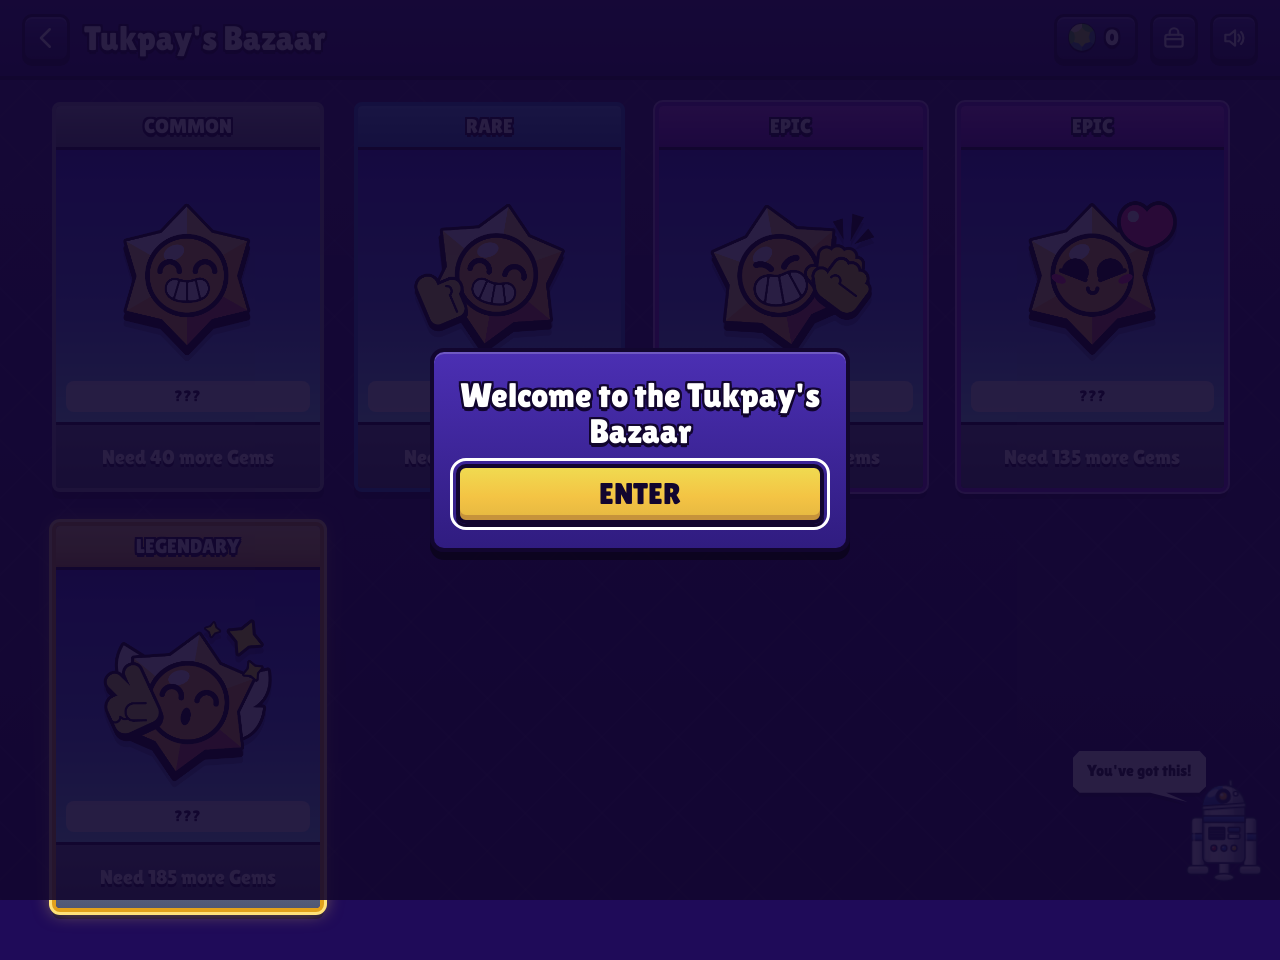
==== commit a690399d: "Legendary gift: the letter as a printable PDF (new 'pdf' gift type) Co-Authored-By: Claude Sonnet 5." ====
--- a/bazaar.html
+++ b/bazaar.html
@@ -64,6 +64,7 @@
 .modal.gw{width:min(560px,100%);text-align:center}.modal.gw h2{display:inline-block;margin:-4px 0 12px;padding:6px 18px 8px;background:var(--gwc,#7B4DFF);border:3px solid var(--bk);border-radius:8px;font-size:26px}
 .gw-ic{width:96px;height:96px;margin:0 auto 6px}.gw-ic img,.gw-ic svg,.gw-ic .ico{width:100%;height:100%;object-fit:contain;display:block}.gw-name{font-size:26px;margin:0 0 10px}
 .gw .mbtn.big{display:block;min-height:60px;line-height:54px;text-align:center;text-decoration:none;font-size:26px;padding:0 10px}.gw .mbtn.small{margin-top:8px}
+.modal a.mbtn{text-decoration:none}.pdfc{margin:6px auto 12px;width:min(46vw,230px)}.pdfc img{display:block;width:100%;height:auto;border-radius:3px;border:1px solid rgba(0,0,0,.25);box-shadow:0 10px 24px rgba(0,0,0,.45),0 0 0 3px #fff;transform:rotate(-1.5deg)}
 .gp-view{position:relative;touch-action:pan-y}.gp-view img{display:block;max-width:100%;max-height:42vh;margin:0 auto;border-radius:10px;border:3px solid #fff;box-shadow:0 0 0 2px var(--bk)}.gp-cap{font-size:16px;margin:8px 0 10px;min-height:20px}
 .gp-nav{display:flex;align-items:center;justify-content:center;gap:12px;margin:6px 0}.gp-nav .mbtn.small{margin:0;min-width:48px;min-height:44px}.gp-dots{font-size:15px;opacity:.85}
 /* the voice player */
@@ -216,6 +217,11 @@
   if (type === 'link') { if (blank(p.url)) return null; return (p.note ? `<p class="mnote">${esc(p.note)}</p>` : '') + `<a class="mbtn big" href="${esc(p.url.trim())}" target="_blank" rel="noopener noreferrer" data-sfx="open">${esc(p.buttonLabel || 'OPEN')}</a><button type="button" class="mbtn small grey" data-copylink="${esc(p.url.trim())}">Copy link</button>`; }
   if (type === 'letter' || type === 'text') { if (blank(p.message) && blank(p.text)) return null; return (p.title ? `<p class="qq">${esc(p.title)}</p>` : '') + Fx.paper({ message: p.message || p.text, signature: p.signature }); }
   if (type === 'voice') { if (blank(p.audio)) return null; return (p.title ? `<p class="qq">${esc(p.title)}</p>` : '') + playerHTML() + (p.caption ? `<p class="mnote">${esc(p.caption)}</p>` : ''); }
+  if (type === 'pdf') {                                             // a printable document: preview of page 1 + download + open (to print)
+    if (blank(p.file)) return null; const f = esc(p.file.trim());
+    return (p.title ? `<p class="qq">${esc(p.title)}</p>` : '') + (p.preview ? `<div class="pdfc"><img src="${esc(p.preview)}" alt="" draggable="false"></div>` : '') + (p.caption ? `<p class="mnote">${esc(p.caption)}</p>` : '')
+      + `<a class="mbtn big" href="${f}" download="${esc(p.downloadName || 'document.pdf')}" data-sfx="open">${esc(p.buttonLabel || 'Télécharger (PDF)')}</a><a class="mbtn small grey" href="${f}" target="_blank" rel="noopener noreferrer">${esc(p.openLabel || 'Ouvrir pour imprimer')}</a>`;
+  }
   if (type === 'photoVoice') {
     gp = { i: 0, list: (p.photos || []).filter(x => x && !blank(x.src)) }; if (!gp.list.length && blank(p.audio)) return null;
     const nav = gp.list.length > 1 ? `<div class="gp-nav"><button type="button" class="mbtn small grey" data-gp="-1" aria-label="Previous photo">&larr;</button><span class="gp-dots" data-gpdots></span><button type="button" class="mbtn small grey" data-gp="1" aria-label="Next photo">&rarr;</button></div>` : '';
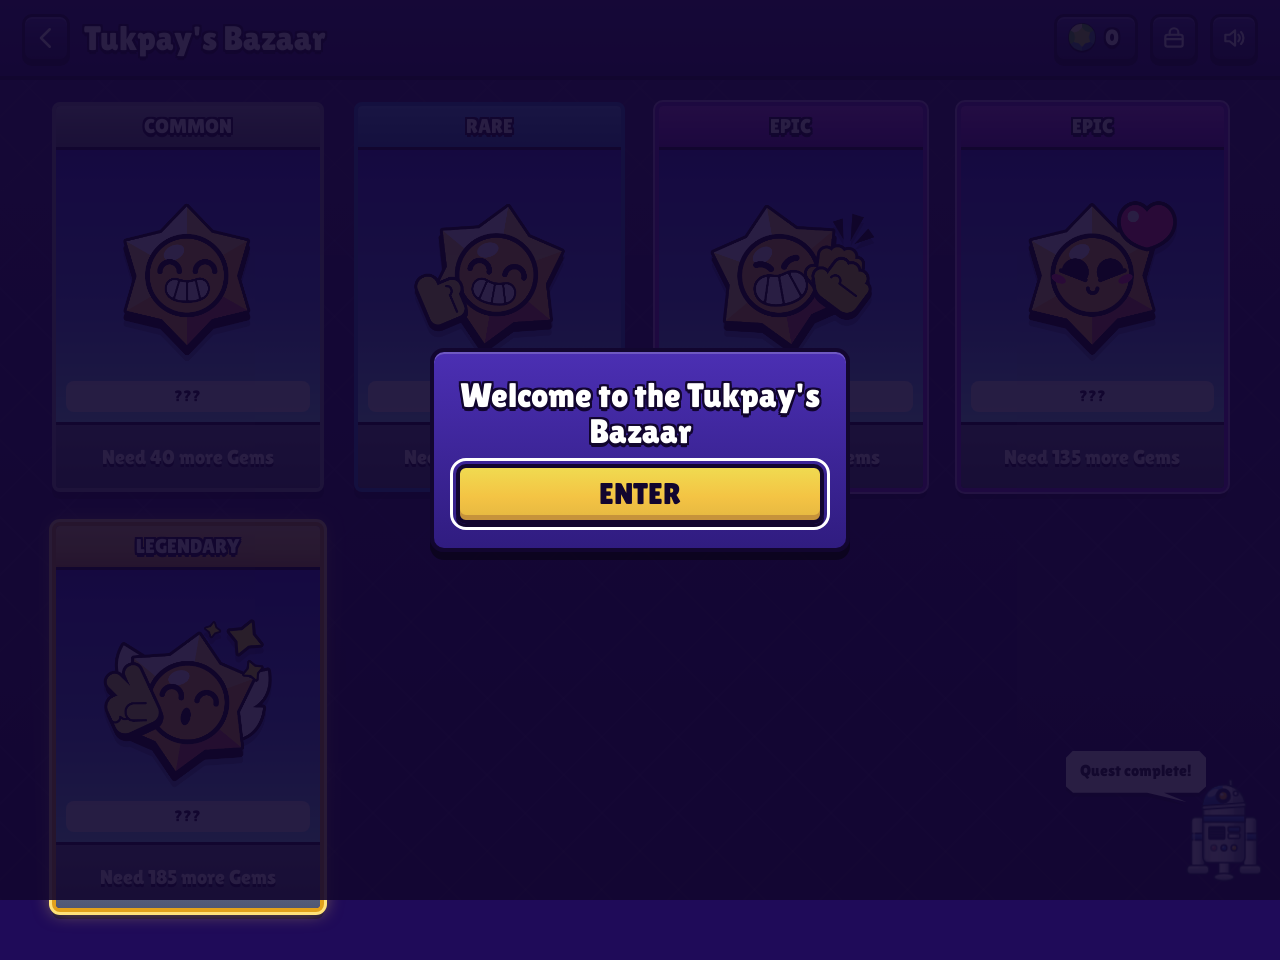
==== commit 9270521c: "Legendary gift: present the user's own handwritten PDF (drawn paper preview, download + print); drop" ====
--- a/bazaar.html
+++ b/bazaar.html
@@ -64,6 +64,10 @@
 .modal.gw{width:min(560px,100%);text-align:center}.modal.gw h2{display:inline-block;margin:-4px 0 12px;padding:6px 18px 8px;background:var(--gwc,#7B4DFF);border:3px solid var(--bk);border-radius:8px;font-size:26px}
 .gw-ic{width:96px;height:96px;margin:0 auto 6px}.gw-ic img,.gw-ic svg,.gw-ic .ico{width:100%;height:100%;object-fit:contain;display:block}.gw-name{font-size:26px;margin:0 0 10px}
 .gw .mbtn.big{display:block;min-height:60px;line-height:54px;text-align:center;text-decoration:none;font-size:26px;padding:0 10px}.gw .mbtn.small{margin-top:8px}
+.pdfp{position:relative;margin:8px auto 14px;width:min(52vw,220px);aspect-ratio:3/4;padding:16px 16px 12px;border-radius:4px;background:linear-gradient(#FFFDF8,#FBF1E6);border:1px solid rgba(0,0,0,.25);box-shadow:0 10px 24px rgba(0,0,0,.45),0 0 0 3px #fff;transform:rotate(-2deg);display:flex;flex-direction:column;align-items:center;gap:7px;color:#8A4A60;text-align:center}
+.pdfp::before{content:"";position:absolute;inset:6px;border:1px solid rgba(201,162,122,.7);border-radius:2px}
+.pdfp-k{font-size:9px;letter-spacing:.3em;text-transform:uppercase;opacity:.75;margin-top:6px}.pdfp-h{font:italic 22px/1.1 Georgia,serif;margin:6px 0 4px}
+.pdfp-l{display:block;width:84%;height:2px;border-radius:2px;background:rgba(138,74,96,.28)}.pdfp-l.s{width:62%}.pdfp-hr{margin-top:auto;font-size:16px;color:#C84B6B}.pdfp-sig{font:italic 13px Georgia,serif}
 .modal a.mbtn{text-decoration:none}.pdfc{margin:6px auto 12px;width:min(46vw,230px)}.pdfc img{display:block;width:100%;height:auto;border-radius:3px;border:1px solid rgba(0,0,0,.25);box-shadow:0 10px 24px rgba(0,0,0,.45),0 0 0 3px #fff;transform:rotate(-1.5deg)}
 .gp-view{position:relative;touch-action:pan-y}.gp-view img{display:block;max-width:100%;max-height:42vh;margin:0 auto;border-radius:10px;border:3px solid #fff;box-shadow:0 0 0 2px var(--bk)}.gp-cap{font-size:16px;margin:8px 0 10px;min-height:20px}
 .gp-nav{display:flex;align-items:center;justify-content:center;gap:12px;margin:6px 0}.gp-nav .mbtn.small{margin:0;min-width:48px;min-height:44px}.gp-dots{font-size:15px;opacity:.85}
@@ -219,7 +223,7 @@
   if (type === 'voice') { if (blank(p.audio)) return null; return (p.title ? `<p class="qq">${esc(p.title)}</p>` : '') + playerHTML() + (p.caption ? `<p class="mnote">${esc(p.caption)}</p>` : ''); }
   if (type === 'pdf') {                                             // a printable document: preview of page 1 + download + open (to print)
     if (blank(p.file)) return null; const f = esc(p.file.trim());
-    return (p.title ? `<p class="qq">${esc(p.title)}</p>` : '') + (p.preview ? `<div class="pdfc"><img src="${esc(p.preview)}" alt="" draggable="false"></div>` : '') + (p.caption ? `<p class="mnote">${esc(p.caption)}</p>` : '')
+    return (p.title ? `<p class="qq">${esc(p.title)}</p>` : '') + (p.preview ? `<div class="pdfc"><img src="${esc(p.preview)}" alt="" draggable="false"></div>` : `<div class="pdfp" aria-hidden="true"><span class="pdfp-k">${esc(p.paperTop || '')}</span><span class="pdfp-h">${esc(p.paperTitle || '')}</span><span class="pdfp-l"></span><span class="pdfp-l s"></span><span class="pdfp-l"></span><span class="pdfp-l s"></span><span class="pdfp-hr">&#10084;</span><span class="pdfp-sig">${esc(p.paperSign || '')}</span></div>`) + (p.caption ? `<p class="mnote">${esc(p.caption)}</p>` : '')
       + `<a class="mbtn big" href="${f}" download="${esc(p.downloadName || 'document.pdf')}" data-sfx="open">${esc(p.buttonLabel || 'Télécharger (PDF)')}</a><a class="mbtn small grey" href="${f}" target="_blank" rel="noopener noreferrer">${esc(p.openLabel || 'Ouvrir pour imprimer')}</a>`;
   }
   if (type === 'photoVoice') {
